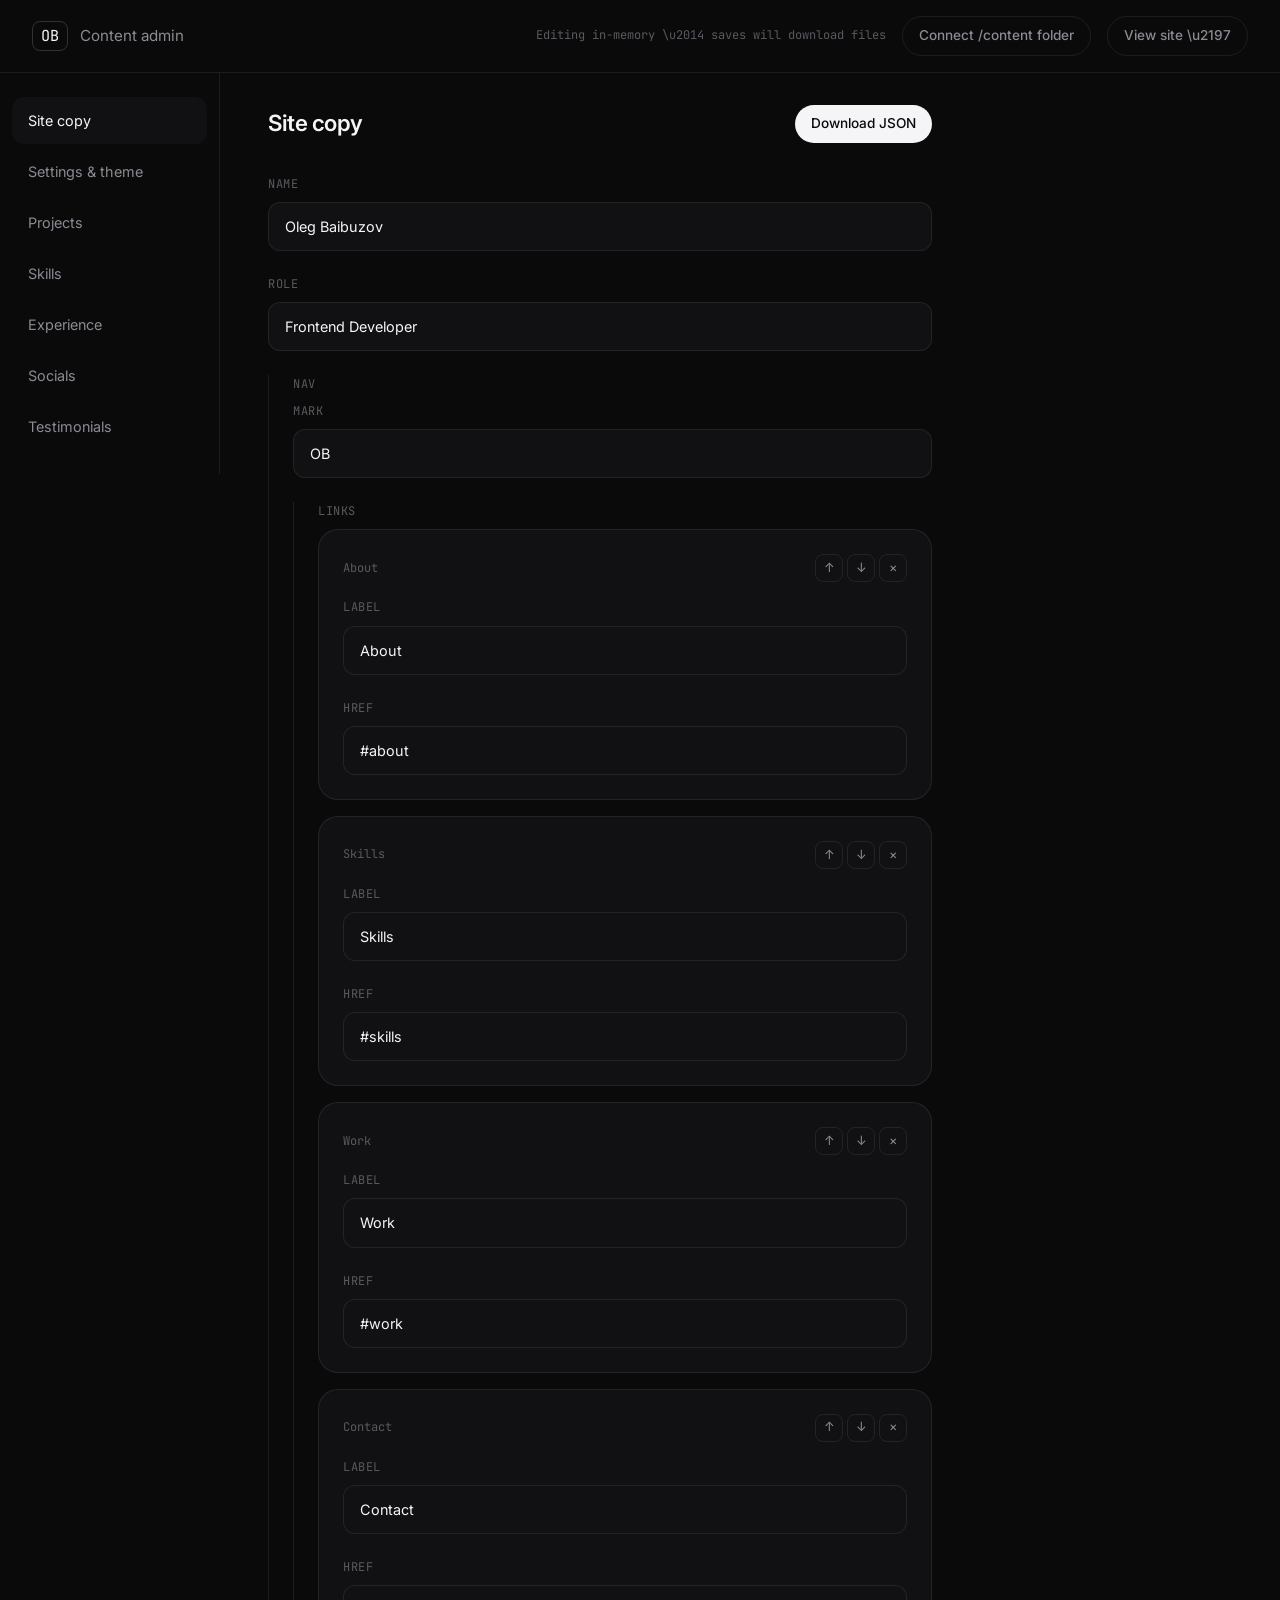
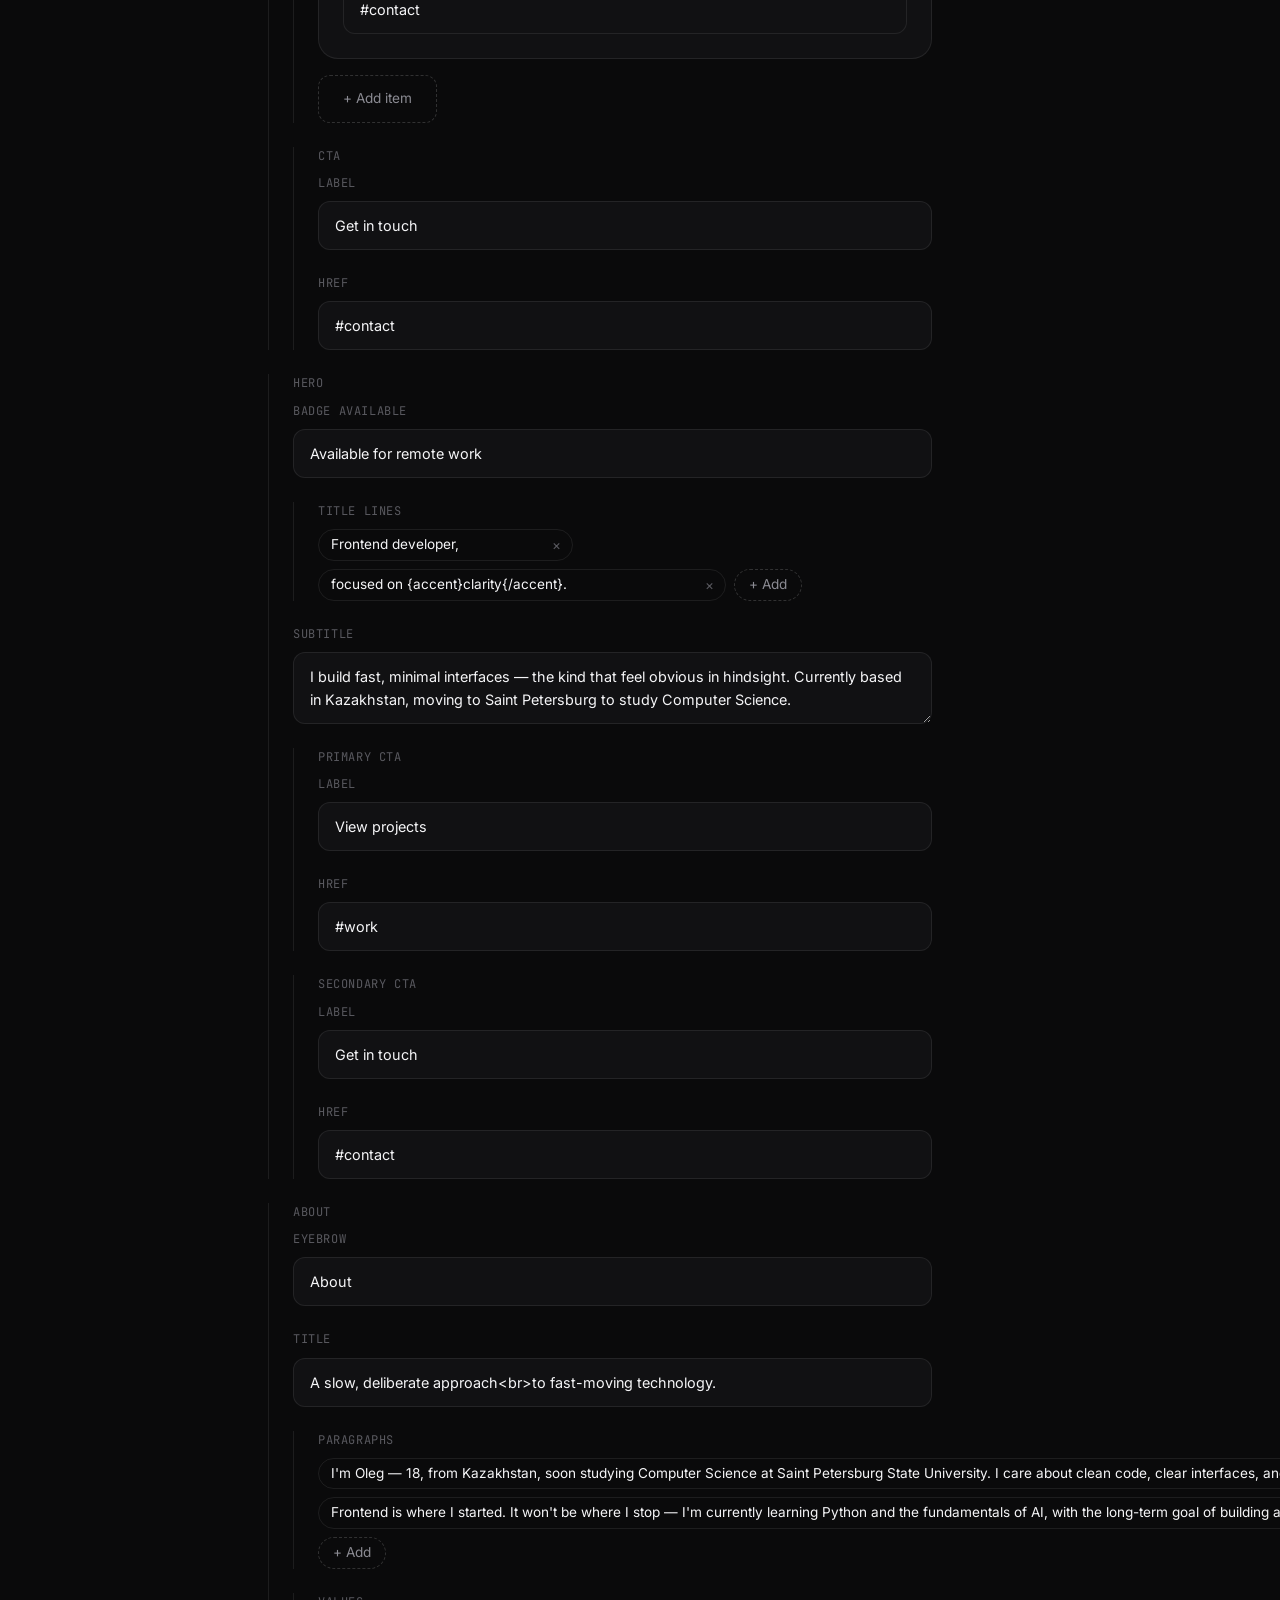
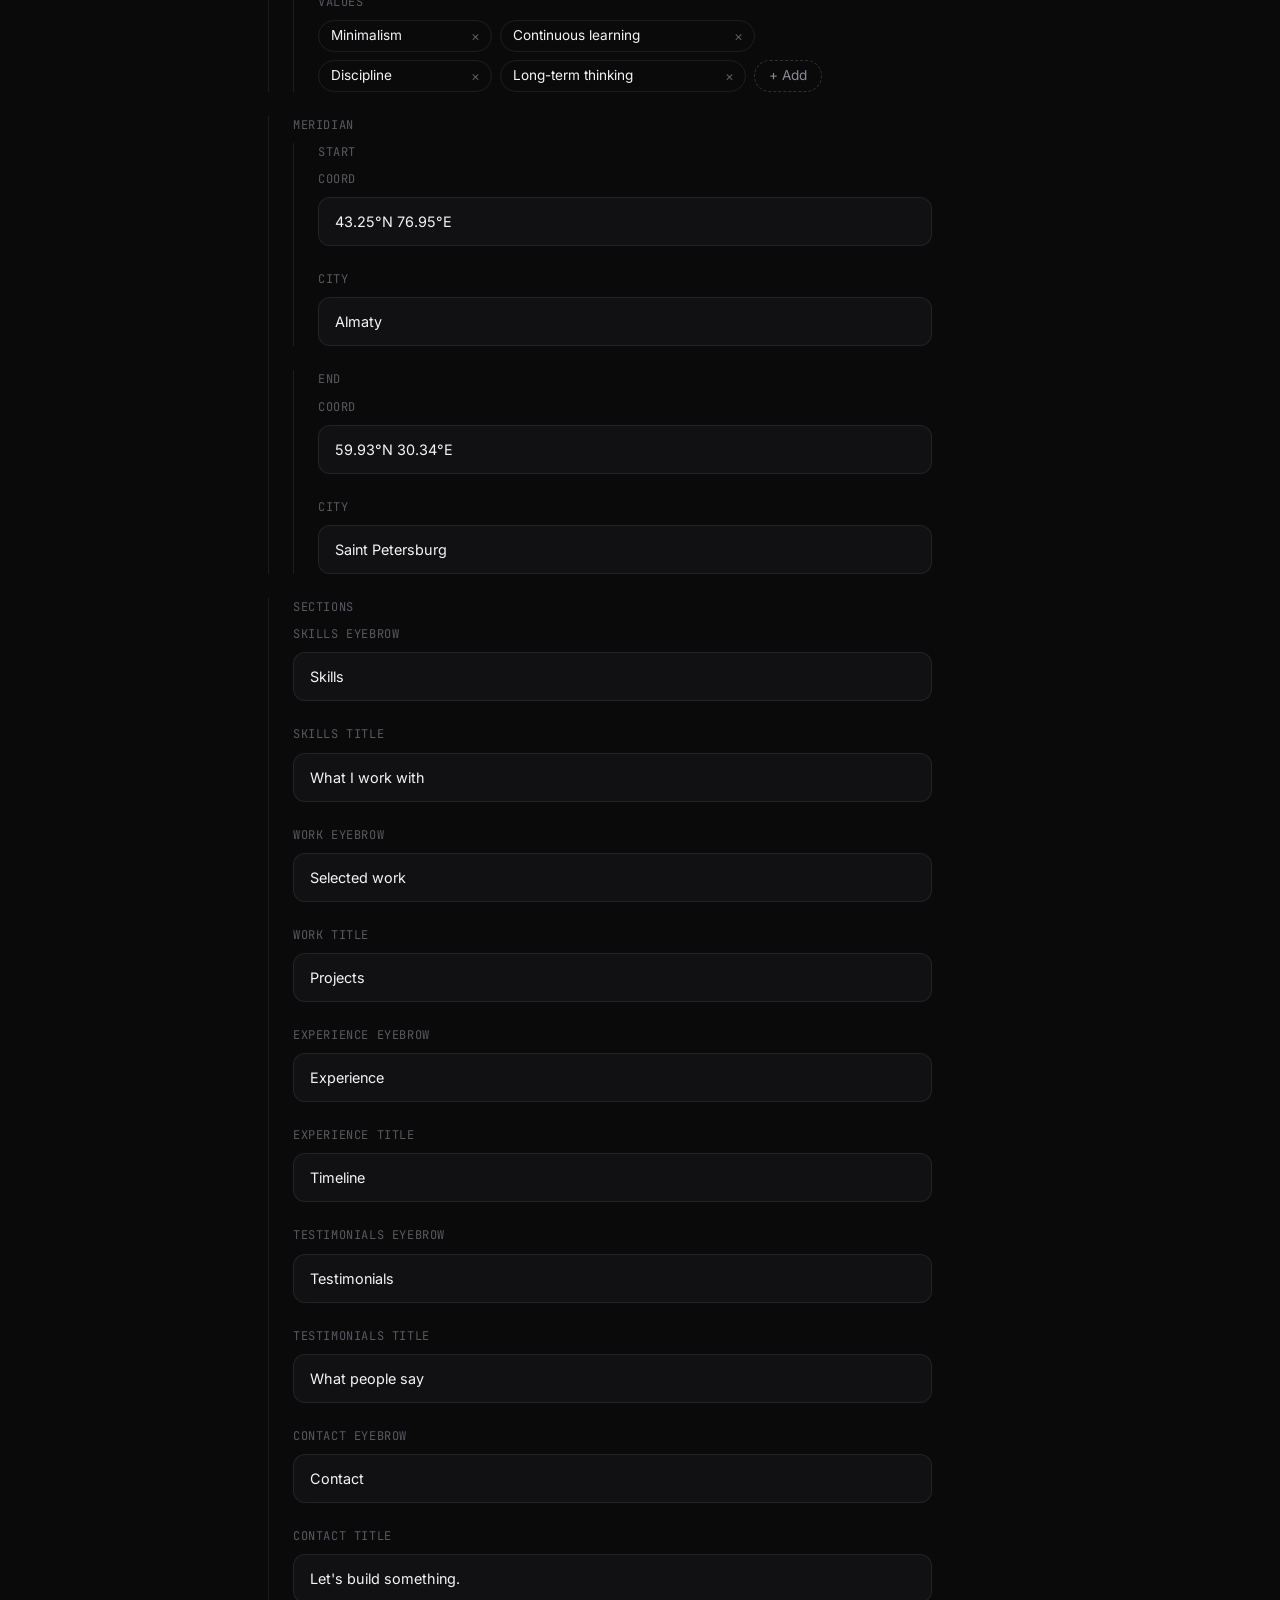
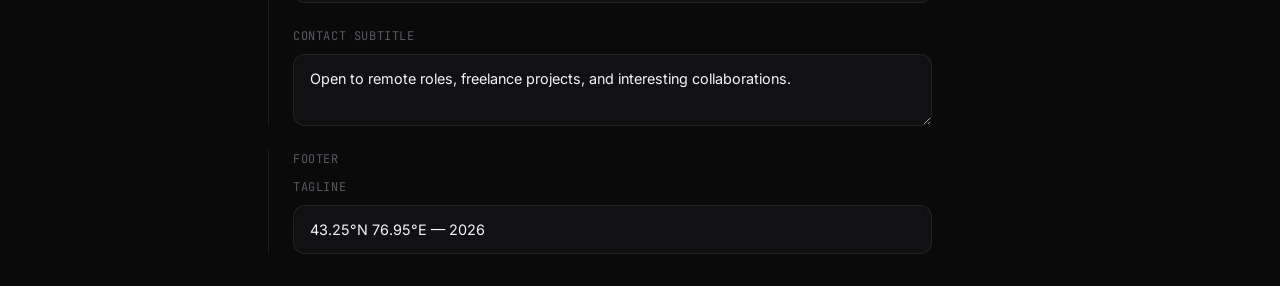
==== admin/index.html @ f60aeaed "Initial portfolio" ====
<!DOCTYPE html>
<html lang="en">
<head>
<meta charset="UTF-8">
<meta name="viewport" content="width=device-width, initial-scale=1.0">
<title>Admin \u2014 Portfolio Content</title>
<link rel="preconnect" href="https://fonts.googleapis.com">
<link href="https://fonts.googleapis.com/css2?family=Inter:wght@400;500;600;700&family=JetBrains+Mono:wght@400;500&display=swap" rel="stylesheet">
<link rel="stylesheet" href="../assets/css/style.css">
<link rel="stylesheet" href="admin.css">
</head>
<body class="admin">

<header class="admin-bar">
  <div class="admin-bar__brand">
    <span class="admin-bar__mark">OB</span>
    <span>Content admin</span>
  </div>
  <div class="admin-bar__actions">
    <span class="admin-bar__status" id="folderStatus">Editing in-memory \u2014 saves will download files</span>
    <button class="btn btn--ghost btn--sm" id="pickFolderBtn">Connect /content folder</button>
    <a class="btn btn--ghost btn--sm" href="../index.html" target="_blank" rel="noopener">View site \u2197</a>
  </div>
</header>

<div class="admin-layout">
  <nav class="admin-tabs" id="tabs" aria-label="Content files"></nav>
  <main class="admin-panel" id="panel">
    <p class="admin-empty">Loading content\u2026</p>
  </main>
</div>

<div class="admin-toast" id="toast" role="status" aria-live="polite"></div>

<script type="module" src="admin.js"></script>
</body>
</html>
---- assets/css/style.css ----
/* ==========================================================================
   OLEG BAIBUZOV — PORTFOLIO
   Design system: tokens, then components, then sections.
   ========================================================================== */

:root {
  /* Color */
  --bg: #0a0a0b;
  --surface: #111113;
  --surface-2: #16161a;
  --text: #f5f5f7;
  --text-muted: #8b8b93;
  --text-faint: #59595f;
  --accent: #5b8cff;
  --accent-dim: #5b8cff33;
  --border: rgba(255, 255, 255, 0.08);
  --border-strong: rgba(255, 255, 255, 0.16);

  /* Type */
  --font-sans: 'Inter', -apple-system, BlinkMacSystemFont, sans-serif;
  --font-mono: 'JetBrains Mono', 'SF Mono', monospace;

  /* Spacing scale */
  --sp-1: 4px;  --sp-2: 8px;  --sp-3: 12px; --sp-4: 16px;
  --sp-5: 24px; --sp-6: 32px; --sp-7: 48px; --sp-8: 64px;
  --sp-9: 96px; --sp-10: 128px; --sp-11: 160px; --sp-12: 200px;

  /* Radius */
  --r-sm: 8px; --r-md: 12px; --r-lg: 20px; --r-xl: 28px; --r-full: 999px;

  /* Motion */
  --ease-premium: cubic-bezier(0.16, 1, 0.3, 1);
  --dur-fast: 0.3s;
  --dur-med: 0.6s;
  --dur-slow: 1s;

  /* Shadow */
  --shadow-card: 0 20px 60px rgba(0, 0, 0, 0.45);
  --shadow-glow: 0 0 40px var(--accent-dim);
}

/* ---------- Reset ---------- */
*, *::before, *::after { box-sizing: border-box; }
* { margin: 0; padding: 0; }
html { scroll-behavior: auto; }
body {
  background: var(--bg);
  color: var(--text);
  font-family: var(--font-sans);
  font-size: 16px;
  line-height: 1.6;
  -webkit-font-smoothing: antialiased;
  overflow-x: hidden;
}
img { max-width: 100%; display: block; }
a { color: inherit; text-decoration: none; }
ul { list-style: none; }
button { font: inherit; color: inherit; background: none; border: none; cursor: pointer; }
input, textarea { font: inherit; color: inherit; background: none; border: none; }
::selection { background: var(--accent); color: #05070f; }

:focus-visible {
  outline: 2px solid var(--accent);
  outline-offset: 3px;
  border-radius: var(--r-sm);
}

@media (prefers-reduced-motion: reduce) {
  *, *::before, *::after {
    animation-duration: 0.001ms !important;
    animation-iteration-count: 1 !important;
    transition-duration: 0.001ms !important;
    scroll-behavior: auto !important;
  }
}

/* ---------- Type scale ---------- */
h1, h2, h3 { font-weight: 600; letter-spacing: -0.02em; line-height: 1.1; }
.section-title { font-size: clamp(2rem, 4.2vw, 2.5rem); margin-bottom: var(--sp-6); }
.eyebrow {
  font-family: var(--font-mono);
  font-size: 0.8rem;
  color: var(--accent);
  letter-spacing: 0.06em;
  text-transform: uppercase;
  margin-bottom: var(--sp-4);
}

/* ---------- Layout helpers ---------- */
.section-inner {
  max-width: 1200px;
  margin: 0 auto;
  padding: 0 var(--sp-6);
}
section { padding: var(--sp-11) 0; position: relative; }

/* ==========================================================================
   PRELOADER
   ========================================================================== */
.preloader {
  position: fixed; inset: 0; z-index: 200;
  background: var(--bg);
  display: flex; align-items: center; justify-content: center;
}
.preloader__line {
  font-family: var(--font-mono);
  font-size: 0.9rem;
  color: var(--text-muted);
  letter-spacing: 0.02em;
  max-width: 480px;
  text-align: center;
  padding: 0 var(--sp-5);
}
.preloader__line--error { color: var(--text-muted); line-height: 1.6; }
.preloader__line--error code {
  color: var(--accent);
  background: var(--surface);
  padding: 2px 6px;
  border-radius: var(--r-sm);
}

/* ==========================================================================
   CURSOR
   ========================================================================== */
.cursor-dot {
  position: fixed; top: 0; left: 0;
  width: 8px; height: 8px;
  background: var(--text);
  border-radius: 50%;
  pointer-events: none;
  z-index: 999;
  mix-blend-mode: difference;
  transform: translate(-50%, -50%);
  transition: width var(--dur-fast) var(--ease-premium), height var(--dur-fast) var(--ease-premium);
}
.cursor-dot.is-hover { width: 36px; height: 36px; }
@media (hover: none) { .cursor-dot { display: none; } }

/* ==========================================================================
   BACKDROP — dot grid + cursor spotlight
   ========================================================================== */
.backdrop {
  position: fixed; inset: 0; z-index: 0; pointer-events: none;
}
.backdrop__grid {
  position: absolute; inset: 0;
  background-image: radial-gradient(var(--border) 1px, transparent 1px);
  background-size: 28px 28px;
  mask-image: radial-gradient(ellipse 80% 60% at 50% 20%, black 40%, transparent 90%);
  opacity: 0.6;
}
.backdrop__spotlight {
  position: absolute;
  width: 600px; height: 600px;
  left: 0; top: 0;
  background: radial-gradient(circle, var(--accent-dim) 0%, transparent 70%);
  transform: translate(-50%, -50%);
  opacity: 0;
  transition: opacity var(--dur-med) var(--ease-premium);
}

/* ==========================================================================
   NAV
   ========================================================================== */
.nav {
  position: fixed; top: 0; left: 0; right: 0; z-index: 100;
  display: flex; align-items: center; justify-content: space-between;
  padding: var(--sp-5) var(--sp-6);
  backdrop-filter: blur(12px);
  background: linear-gradient(to bottom, rgba(10,10,11,0.8), transparent);
}
.nav__mark {
  font-family: var(--font-mono);
  font-weight: 500;
  font-size: 0.95rem;
  letter-spacing: 0.02em;
}
.nav__links { display: flex; gap: var(--sp-6); }
.nav__links a {
  font-size: 0.9rem; color: var(--text-muted);
  transition: color var(--dur-fast) var(--ease-premium);
}
.nav__links a:hover { color: var(--text); }
.nav__cta {
  font-size: 0.85rem;
  padding: var(--sp-2) var(--sp-4);
  border: 1px solid var(--border-strong);
  border-radius: var(--r-full);
  transition: border-color var(--dur-fast) var(--ease-premium), background var(--dur-fast) var(--ease-premium);
}
.nav__cta:hover { border-color: var(--accent); background: var(--accent-dim); }
@media (max-width: 768px) { .nav__links { display: none; } }

/* ==========================================================================
   BUTTONS
   ========================================================================== */
.btn {
  display: inline-flex; align-items: center; justify-content: center;
  padding: var(--sp-4) var(--sp-6);
  border-radius: var(--r-full);
  font-size: 0.95rem; font-weight: 500;
  transition: transform var(--dur-fast) var(--ease-premium), background var(--dur-fast) var(--ease-premium), box-shadow var(--dur-fast) var(--ease-premium);
}
.btn--primary {
  background: var(--text);
  color: var(--bg);
}
.btn--primary:hover { box-shadow: var(--shadow-glow); }
.btn--ghost {
  color: var(--text-muted);
  border: 1px solid var(--border);
}
.btn--ghost:hover { color: var(--text); border-color: var(--border-strong); }
.btn--full { width: 100%; margin-top: var(--sp-4); }

/* ==========================================================================
   BADGE
   ========================================================================== */
.badge {
  display: inline-flex; align-items: center; gap: var(--sp-2);
  font-size: 0.85rem;
  color: var(--text-muted);
  border: 1px solid var(--border);
  border-radius: var(--r-full);
  padding: var(--sp-2) var(--sp-4);
}
.badge__dot {
  width: 6px; height: 6px; border-radius: 50%;
  background: #4ade80;
  box-shadow: 0 0 0 0 rgba(74, 222, 128, 0.6);
  animation: pulse 2.4s ease-out infinite;
}
@keyframes pulse {
  0% { box-shadow: 0 0 0 0 rgba(74, 222, 128, 0.5); }
  70% { box-shadow: 0 0 0 8px rgba(74, 222, 128, 0); }
  100% { box-shadow: 0 0 0 0 rgba(74, 222, 128, 0); }
}
.badge--mono { font-family: var(--font-mono); font-size: 0.8rem; }
.badge__label { color: var(--text-faint); margin-right: var(--sp-1); }

/* ==========================================================================
   HERO
   ========================================================================== */
.hero {
  min-height: 100svh;
  display: flex; flex-direction: column; align-items: center; justify-content: center;
  text-align: center;
  padding: var(--sp-9) var(--sp-6);
}
.hero__inner { max-width: 780px; }
.hero__top {
  display: flex; align-items: center; justify-content: center; gap: var(--sp-3);
  margin-bottom: var(--sp-6);
  flex-wrap: wrap;
}
.hero__title {
  font-size: clamp(2.6rem, 7vw, 5.2rem);
  margin-bottom: var(--sp-5);
}
.hero__title .line {
  display: block;
  overflow: hidden;
}
.hero__title .line > span {
  display: block;
}
.hero__title em {
  font-style: normal;
  color: var(--accent);
}
.hero__subtitle {
  font-size: 1.1rem;
  color: var(--text-muted);
  max-width: 560px;
  margin: 0 auto var(--sp-7);
}
.hero__actions {
  display: flex; gap: var(--sp-4); justify-content: center; flex-wrap: wrap;
}

.scroll-indicator {
  position: absolute; bottom: var(--sp-7); left: 50%; transform: translateX(-50%);
  display: flex; flex-direction: column; align-items: center; gap: var(--sp-2);
}
.scroll-indicator__track {
  width: 1px; height: 40px; background: var(--border);
  display: block; position: relative; overflow: hidden;
}
.scroll-indicator__fill {
  position: absolute; top: 0; left: 0; width: 100%; height: 0%;
  background: var(--accent);
}
.scroll-indicator__label {
  font-family: var(--font-mono); font-size: 0.7rem; color: var(--text-faint);
  letter-spacing: 0.08em; text-transform: uppercase;
}

/* ==========================================================================
   ABOUT
   ========================================================================== */
.about__grid {
  display: grid;
  grid-template-columns: 1.2fr 1.2fr 0.8fr;
  gap: var(--sp-7);
  align-items: start;
}
.about__text { color: var(--text-muted); font-size: 1.05rem; }
.about__values {
  font-family: var(--font-mono);
  font-size: 0.85rem;
  display: flex; flex-direction: column; gap: var(--sp-3);
  border-left: 1px solid var(--border);
  padding-left: var(--sp-5);
}
.about__values li { color: var(--text-muted); }
.about__values li::before { content: "— "; color: var(--accent); }

@media (max-width: 900px) {
  .about__grid { grid-template-columns: 1fr; }
  .about__values { border-left: none; padding-left: 0; border-top: 1px solid var(--border); padding-top: var(--sp-4); }
}

/* ==========================================================================
   MERIDIAN — signature divider
   ========================================================================== */
.meridian { padding: var(--sp-9) 0; }
.meridian__inner {
  max-width: 900px; margin: 0 auto; padding: 0 var(--sp-6);
  display: grid; grid-template-columns: auto 1fr auto;
  align-items: center; gap: var(--sp-6);
}
.meridian__point { display: flex; flex-direction: column; gap: var(--sp-1); text-align: left; }
.meridian__point--end { text-align: right; align-items: flex-end; }
.meridian__coord {
  font-family: var(--font-mono); font-size: 0.75rem; color: var(--text-faint);
}
.meridian__city { font-size: 0.95rem; color: var(--text-muted); }
.meridian__line {
  position: relative; height: 1px; background: var(--border);
}
.meridian__line-fill {
  position: absolute; top: 0; left: 0; height: 1px; width: 0%;
  background: var(--accent);
}
.meridian__marker {
  position: absolute; top: 50%; left: 0%;
  width: 8px; height: 8px; border-radius: 50%;
  background: var(--accent);
  box-shadow: var(--shadow-glow);
  transform: translate(-50%, -50%);
}
@media (max-width: 700px) {
  .meridian__inner { grid-template-columns: 1fr; text-align: center; gap: var(--sp-4); }
  .meridian__point, .meridian__point--end { align-items: center; text-align: center; }
  .meridian__line { width: 60px; margin: 0 auto; }
}

/* ==========================================================================
   SKILLS
   ========================================================================== */
.skills__grid {
  display: grid;
  grid-template-columns: repeat(3, 1fr);
  gap: var(--sp-5);
}
.skill-card {
  background: var(--surface);
  border: 1px solid var(--border);
  border-radius: var(--r-lg);
  padding: var(--sp-6);
  transition: border-color var(--dur-fast) var(--ease-premium), transform var(--dur-fast) var(--ease-premium);
}
.skill-card:hover { border-color: var(--border-strong); transform: translateY(-4px); }
.skill-card__head {
  display: flex; justify-content: space-between; align-items: center;
  margin-bottom: var(--sp-5);
}
.skill-card__head h3 { font-size: 1.1rem; }
.skill-card__level {
  font-family: var(--font-mono); font-size: 0.7rem; color: var(--accent);
  text-transform: uppercase; letter-spacing: 0.05em;
}
.skill-card__list { display: flex; flex-direction: column; gap: var(--sp-3); }
.skill-card__list li { color: var(--text-muted); font-size: 0.95rem; }

@media (max-width: 900px) { .skills__grid { grid-template-columns: 1fr; } }

/* ==========================================================================
   PROJECTS
   ========================================================================== */
.work__list {
  display: grid;
  grid-template-columns: repeat(2, 1fr);
  gap: var(--sp-6);
}
.project-card {
  border: 1px solid var(--border);
  border-radius: var(--r-lg);
  overflow: hidden;
  background: var(--surface);
  transition: border-color var(--dur-fast) var(--ease-premium);
}
.project-card:hover { border-color: var(--border-strong); }
.project-card__media {
  position: relative;
  aspect-ratio: 16 / 10;
  background: var(--surface-2);
  display: flex; align-items: center; justify-content: center;
  overflow: hidden;
}
.project-card__placeholder {
  font-family: var(--font-mono);
  font-size: 0.85rem;
  color: var(--text-faint);
}
.project-card__tag {
  position: absolute;
  top: 0; left: 0;
  font-family: var(--font-mono); font-size: 0.75rem;
  background: var(--text); color: var(--bg);
  padding: 6px 12px; border-radius: var(--r-full);
  opacity: 0; transform: scale(0.8);
  transition: opacity var(--dur-fast) var(--ease-premium), transform var(--dur-fast) var(--ease-premium);
  pointer-events: none;
}
.project-card:hover .project-card__tag { opacity: 1; transform: scale(1); }
.project-card__body { padding: var(--sp-6); }
.project-card__body h3 { font-size: 1.2rem; margin-bottom: var(--sp-2); }
.project-card__body p { color: var(--text-muted); font-size: 0.95rem; margin-bottom: var(--sp-4); }
.project-card__stack { display: flex; gap: var(--sp-2); }
.project-card__stack span {
  font-family: var(--font-mono); font-size: 0.7rem;
  color: var(--text-muted);
  border: 1px solid var(--border);
  border-radius: var(--r-full);
  padding: 4px 10px;
}
@media (max-width: 800px) { .work__list { grid-template-columns: 1fr; } }

/* ==========================================================================
   EXPERIENCE — timeline
   ========================================================================== */
.timeline { display: flex; flex-direction: column; }
.timeline-item {
  display: grid;
  grid-template-columns: 140px 1fr;
  gap: var(--sp-6);
  padding: var(--sp-6) 0;
  border-top: 1px solid var(--border);
}
.timeline-item:first-child { border-top: none; }
.timeline-item__period {
  font-family: var(--font-mono);
  font-size: 0.8rem;
  color: var(--text-faint);
}
.timeline-item__body h3 { font-size: 1.1rem; margin-bottom: var(--sp-1); }
.timeline-item__org { display: block; color: var(--accent); font-size: 0.85rem; margin-bottom: var(--sp-3); }
.timeline-item__body p { color: var(--text-muted); font-size: 0.95rem; }

@media (max-width: 640px) {
  .timeline-item { grid-template-columns: 1fr; gap: var(--sp-2); }
}

/* ==========================================================================
   TESTIMONIALS
   ========================================================================== */
.testimonials__grid {
  display: grid;
  grid-template-columns: repeat(2, 1fr);
  gap: var(--sp-6);
}
.testimonial-card {
  background: var(--surface);
  border: 1px solid var(--border);
  border-radius: var(--r-lg);
  padding: var(--sp-6);
}
.testimonial-card blockquote {
  font-size: 1.05rem;
  color: var(--text);
  margin-bottom: var(--sp-4);
}
.testimonial-card figcaption {
  font-family: var(--font-mono);
  font-size: 0.8rem;
  color: var(--text-muted);
}
@media (max-width: 700px) { .testimonials__grid { grid-template-columns: 1fr; } }

/* ==========================================================================
   CONTACT
   ========================================================================== */
.contact__subtitle { color: var(--text-muted); margin-bottom: var(--sp-7); max-width: 480px; }
.contact-form { max-width: 520px; display: flex; flex-direction: column; gap: var(--sp-5); position: relative; }
.field { position: relative; }
.field input, .field textarea {
  width: 100%;
  border: 1px solid var(--border);
  border-radius: var(--r-md);
  padding: var(--sp-4);
  background: var(--surface);
  transition: border-color var(--dur-fast) var(--ease-premium);
  resize: none;
}
.field input:focus, .field textarea:focus {
  border-color: var(--accent);
  outline: none;
}
.field label {
  position: absolute; left: var(--sp-4); top: var(--sp-4);
  color: var(--text-faint); pointer-events: none;
  transition: transform var(--dur-fast) var(--ease-premium), font-size var(--dur-fast) var(--ease-premium), color var(--dur-fast) var(--ease-premium), top var(--dur-fast) var(--ease-premium);
  background: var(--surface);
  padding: 0 4px;
}
.field input:focus + label,
.field input:not(:placeholder-shown) + label,
.field textarea:focus + label,
.field textarea:not(:placeholder-shown) + label {
  top: 0; transform: translateY(-50%);
  font-size: 0.75rem;
  color: var(--accent);
}
.contact-form__success {
  display: none;
  flex-direction: column; align-items: center; gap: var(--sp-4);
  text-align: center;
  padding: var(--sp-7) 0;
}
.contact-form__success.is-visible { display: flex; }
.contact-form__success p { color: var(--text-muted); }
.success-check { width: 56px; height: 56px; }
.success-check__circle {
  stroke: var(--accent); stroke-width: 2;
  stroke-dasharray: 151; stroke-dashoffset: 151;
  animation: draw-circle 0.6s var(--ease-premium) forwards;
}
.success-check__mark {
  stroke: var(--accent); stroke-width: 3; stroke-linecap: round; stroke-linejoin: round;
  stroke-dasharray: 40; stroke-dashoffset: 40;
  animation: draw-mark 0.4s var(--ease-premium) 0.5s forwards;
}
@keyframes draw-circle { to { stroke-dashoffset: 0; } }
@keyframes draw-mark { to { stroke-dashoffset: 0; } }

/* ==========================================================================
   FOOTER
   ========================================================================== */
.footer { border-top: 1px solid var(--border); padding: var(--sp-6) 0; }
.footer__inner {
  display: flex; align-items: center; justify-content: space-between; gap: var(--sp-4); flex-wrap: wrap;
}
.footer__mono { font-family: var(--font-mono); font-size: 0.75rem; color: var(--text-faint); }
.footer__links { display: flex; gap: var(--sp-5); }
.footer__links a { font-size: 0.85rem; color: var(--text-muted); transition: color var(--dur-fast); }
.footer__links a:hover { color: var(--text); }
.footer__top {
  width: 36px; height: 36px; border-radius: 50%;
  border: 1px solid var(--border);
  color: var(--text-muted);
  transition: border-color var(--dur-fast), color var(--dur-fast);
}
.footer__top:hover { border-color: var(--accent); color: var(--accent); }

/* ==========================================================================
   REVEAL BASE STATE (JS adds .is-visible)
   ========================================================================== */
[data-reveal], [data-reveal-item], .skill-card, .project-card, .timeline-item, .testimonial-card {
  opacity: 0;
  transform: translateY(24px);
}
[data-reveal].is-visible, [data-reveal-item].is-visible,
.skill-card.is-visible, .project-card.is-visible,
.timeline-item.is-visible, .testimonial-card.is-visible {
  opacity: 1;
  transform: translateY(0);
  transition: opacity 0.7s var(--ease-premium), transform 0.7s var(--ease-premium);
}

@media (max-width: 640px) {
  section { padding: var(--sp-9) 0; }
  .nav { padding: var(--sp-4); }
}
---- admin/admin.css ----
/* Admin dashboard — reuses tokens from assets/css/style.css */

body.admin {
  overflow-x: hidden;
  min-height: 100vh;
  display: flex;
  flex-direction: column;
}

.admin-bar {
  display: flex;
  align-items: center;
  justify-content: space-between;
  gap: var(--sp-5);
  padding: var(--sp-4) var(--sp-6);
  border-bottom: 1px solid var(--border);
  flex-wrap: wrap;
}
.admin-bar__brand {
  display: flex;
  align-items: center;
  gap: var(--sp-3);
  font-size: 0.95rem;
  color: var(--text-muted);
}
.admin-bar__mark {
  font-family: var(--font-mono);
  color: var(--text);
  border: 1px solid var(--border-strong);
  border-radius: var(--r-sm);
  padding: 2px 8px;
}
.admin-bar__actions { display: flex; align-items: center; gap: var(--sp-4); flex-wrap: wrap; }
.admin-bar__status { font-family: var(--font-mono); font-size: 0.75rem; color: var(--text-faint); }

.btn--sm { padding: var(--sp-2) var(--sp-4); font-size: 0.85rem; }

.admin-layout {
  display: grid;
  grid-template-columns: 220px 1fr;
  flex: 1;
}

.admin-tabs {
  border-right: 1px solid var(--border);
  padding: var(--sp-5) var(--sp-3);
  display: flex;
  flex-direction: column;
  gap: var(--sp-1);
  height: fit-content;
}
.admin-tabs button {
  text-align: left;
  padding: var(--sp-3) var(--sp-4);
  border-radius: var(--r-md);
  color: var(--text-muted);
  font-size: 0.9rem;
  display: flex;
  justify-content: space-between;
  align-items: center;
  gap: var(--sp-2);
}
.admin-tabs button:hover { background: var(--surface); color: var(--text); }
.admin-tabs button.is-active { background: var(--surface); color: var(--text); }
.admin-tabs button .dirty-dot {
  width: 6px; height: 6px; border-radius: 50%;
  background: var(--accent);
  opacity: 0;
}
.admin-tabs button.is-dirty .dirty-dot { opacity: 1; }

.admin-panel {
  padding: var(--sp-6) var(--sp-7);
  max-width: 760px;
}
.admin-empty { color: var(--text-faint); font-family: var(--font-mono); font-size: 0.9rem; }

.panel-head {
  display: flex;
  align-items: center;
  justify-content: space-between;
  margin-bottom: var(--sp-6);
  gap: var(--sp-4);
  flex-wrap: wrap;
}
.panel-head h2 { font-size: 1.4rem; }
.panel-head__actions { display: flex; gap: var(--sp-3); }

/* Generic form nodes */
.obj-editor { display: flex; flex-direction: column; gap: var(--sp-5); }
.obj-field { display: flex; flex-direction: column; gap: var(--sp-2); }
.obj-field > label {
  font-family: var(--font-mono);
  font-size: 0.75rem;
  color: var(--text-faint);
  text-transform: uppercase;
  letter-spacing: 0.05em;
}
.obj-field--nested {
  border-left: 1px solid var(--border);
  padding-left: var(--sp-5);
}

.field-input,
.field-textarea {
  width: 100%;
  border: 1px solid var(--border);
  border-radius: var(--r-md);
  padding: var(--sp-3) var(--sp-4);
  background: var(--surface);
  color: var(--text);
  font-size: 0.9rem;
  transition: border-color 0.2s;
}
.field-input:focus, .field-textarea:focus { border-color: var(--accent); outline: none; }
.field-textarea { resize: vertical; min-height: 70px; font-family: var(--font-sans); }

.field-color-row { display: flex; align-items: center; gap: var(--sp-3); }
.field-color-row input[type="color"] {
  width: 40px; height: 40px; padding: 0; border: 1px solid var(--border); border-radius: var(--r-sm);
  background: none; cursor: pointer;
}

.field-checkbox { display: flex; align-items: center; gap: var(--sp-3); }
.field-checkbox input { width: 18px; height: 18px; accent-color: var(--accent); }

/* Array editor */
.arr-editor { display: flex; flex-direction: column; gap: var(--sp-4); }
.arr-item {
  border: 1px solid var(--border);
  border-radius: var(--r-lg);
  padding: var(--sp-5);
  background: var(--surface);
  display: flex;
  flex-direction: column;
  gap: var(--sp-4);
}
.arr-item__head {
  display: flex;
  align-items: center;
  justify-content: space-between;
}
.arr-item__title {
  font-family: var(--font-mono);
  font-size: 0.75rem;
  color: var(--text-faint);
}
.arr-item__controls { display: flex; gap: var(--sp-1); }
.arr-item__controls button {
  width: 28px; height: 28px;
  border: 1px solid var(--border);
  border-radius: var(--r-sm);
  color: var(--text-muted);
  font-size: 0.8rem;
}
.arr-item__controls button:hover { color: var(--text); border-color: var(--border-strong); }
.arr-add {
  align-self: flex-start;
  border: 1px dashed var(--border-strong);
  border-radius: var(--r-md);
  padding: var(--sp-3) var(--sp-5);
  color: var(--text-muted);
  font-size: 0.85rem;
}
.arr-add:hover { color: var(--accent); border-color: var(--accent); }

/* String-array editor (e.g. project tech stack) */
.strarr-editor { display: flex; flex-wrap: wrap; gap: var(--sp-2); }
.strarr-chip {
  display: flex; align-items: center; gap: var(--sp-2);
  border: 1px solid var(--border);
  border-radius: var(--r-full);
  padding: 4px 6px 4px 12px;
  font-size: 0.85rem;
}
.strarr-chip input {
  border: none; background: none; color: var(--text);
  font-size: 0.85rem; width: auto; min-width: 40px;
}
.strarr-chip button { width: 20px; height: 20px; color: var(--text-faint); border-radius: 50%; }
.strarr-chip button:hover { color: var(--accent); background: var(--surface-2); }
.strarr-add { border: 1px dashed var(--border-strong); border-radius: var(--r-full); padding: 4px 14px; font-size: 0.85rem; color: var(--text-muted); }

/* Toast */
.admin-toast {
  position: fixed; bottom: var(--sp-6); left: 50%;
  transform: translate(-50%, 20px);
  background: var(--text); color: var(--bg);
  padding: var(--sp-3) var(--sp-5);
  border-radius: var(--r-full);
  font-size: 0.85rem;
  opacity: 0;
  pointer-events: none;
  transition: opacity 0.3s cubic-bezier(0.16,1,0.3,1), transform 0.3s cubic-bezier(0.16,1,0.3,1);
}
.admin-toast.is-visible { opacity: 1; transform: translate(-50%, 0); }

@media (max-width: 800px) {
  .admin-layout { grid-template-columns: 1fr; }
  .admin-tabs { flex-direction: row; overflow-x: auto; border-right: none; border-bottom: 1px solid var(--border); }
  .admin-panel { padding: var(--sp-5); }
}
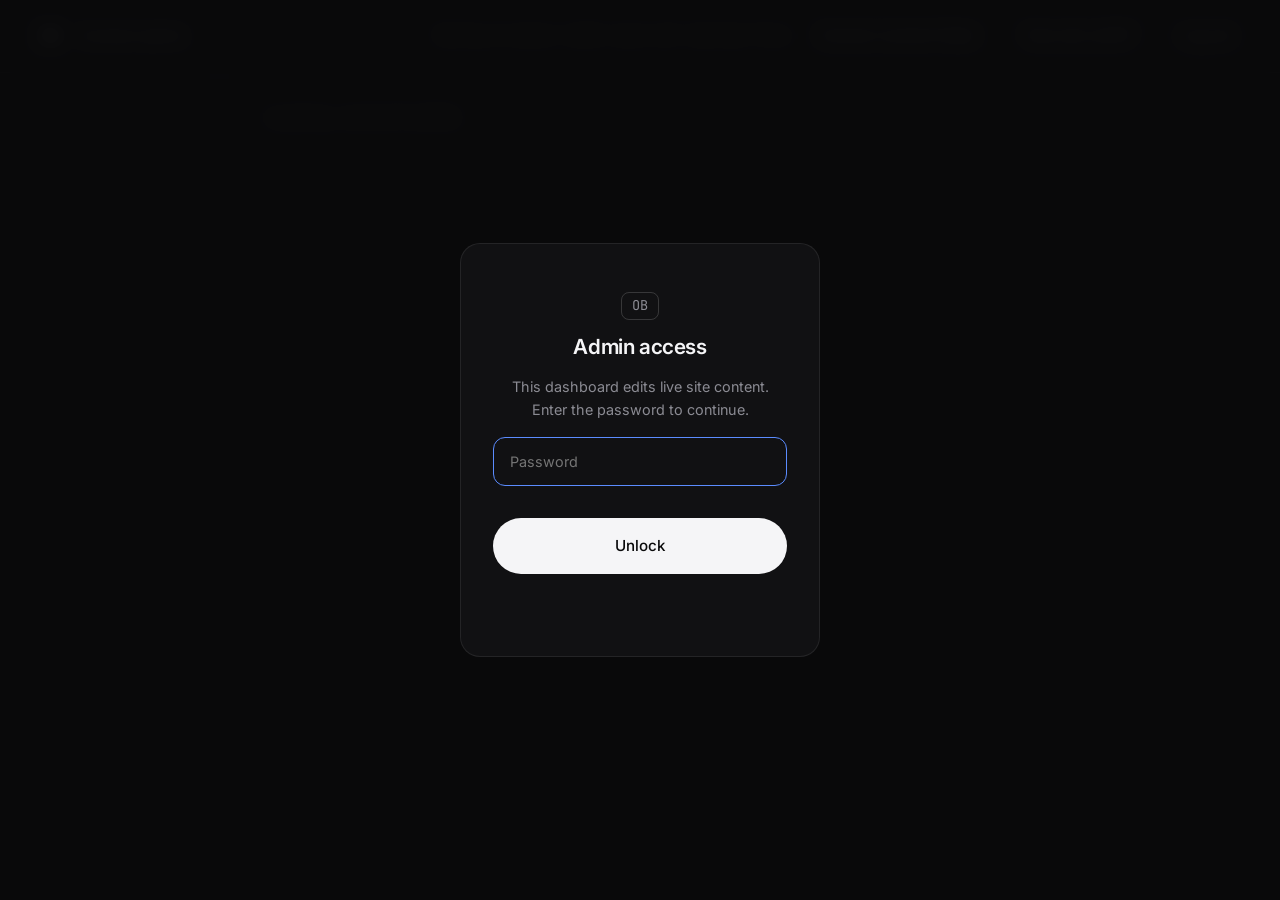
==== commit 8fc9b81c: "version 1.1" ====
--- a/admin/index.html
+++ b/admin/index.html
@@ -20,6 +20,7 @@
     <span class="admin-bar__status" id="folderStatus">Editing in-memory \u2014 saves will download files</span>
     <button class="btn btn--ghost btn--sm" id="pickFolderBtn">Connect /content folder</button>
     <a class="btn btn--ghost btn--sm" href="../index.html" target="_blank" rel="noopener">View site \u2197</a>
+    <button class="btn btn--ghost btn--sm" id="logoutBtn">Log out</button>
   </div>
 </header>
 
@@ -34,4 +35,4 @@
 
 <script type="module" src="admin.js"></script>
 </body>
-</html>
+</html>
--- a/admin/admin.css
+++ b/admin/admin.css
@@ -200,3 +200,43 @@
   .admin-tabs { flex-direction: row; overflow-x: auto; border-right: none; border-bottom: 1px solid var(--border); }
   .admin-panel { padding: var(--sp-5); }
 }
+
+/* Password gate */
+.admin-gate {
+  position: fixed; inset: 0; z-index: 300;
+  background: rgba(10, 10, 11, 0.92);
+  backdrop-filter: blur(8px);
+  display: flex; align-items: center; justify-content: center;
+  padding: var(--sp-5);
+}
+.admin-gate__box {
+  width: 100%; max-width: 360px;
+  display: flex; flex-direction: column; gap: var(--sp-4);
+  background: var(--surface);
+  border: 1px solid var(--border);
+  border-radius: var(--r-lg);
+  padding: var(--sp-7) var(--sp-6);
+  text-align: center;
+}
+.admin-gate__mark {
+  align-self: center;
+  font-family: var(--font-mono);
+  border: 1px solid var(--border-strong);
+  border-radius: var(--r-sm);
+  padding: 2px 10px;
+  color: var(--text-muted);
+  font-size: 0.85rem;
+}
+.admin-gate__box h1 { font-size: 1.3rem; }
+.admin-gate__box p { color: var(--text-muted); font-size: 0.9rem; }
+.admin-gate__error {
+  color: #ff6b6b !important;
+  font-size: 0.8rem;
+  min-height: 1.2em;
+}
+.admin-gate__box.is-shaking { animation: gate-shake 0.4s; }
+@keyframes gate-shake {
+  0%, 100% { transform: translateX(0); }
+  25% { transform: translateX(-8px); }
+  75% { transform: translateX(8px); }
+}
